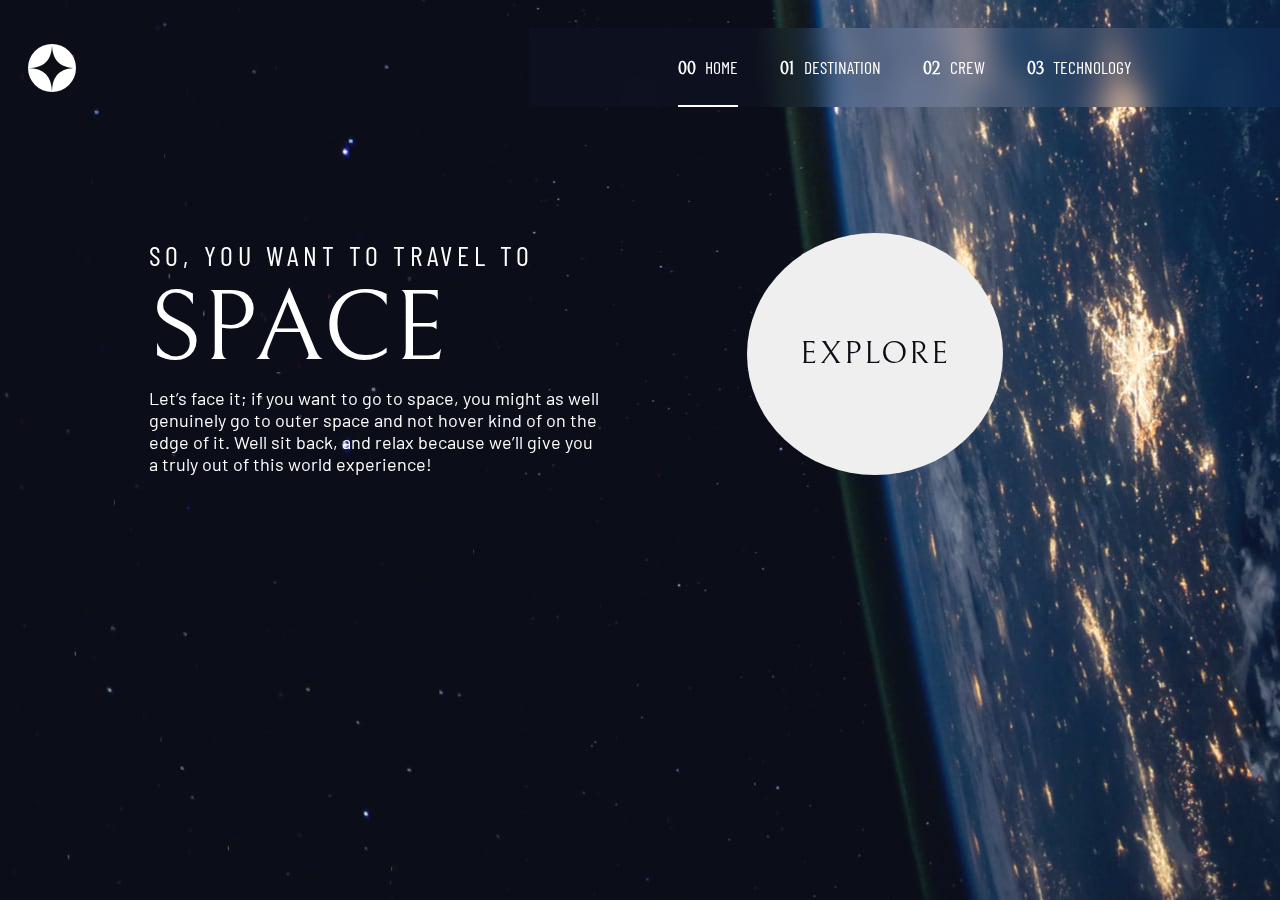
==== index.html @ e5326a9c "V1" ====
<!DOCTYPE html>
<html lang="en">
<head>
    <meta charset="UTF-8">
    <meta http-equiv="X-UA-Compatible" content="IE=edge">
    <meta name="viewport" content="width=device-width, initial-scale=1.0">
    <link rel="stylesheet" href="style-index.css">
    <link rel="preconnect" href="https://fonts.googleapis.com"><link rel="preconnect" href="https://fonts.gstatic.com" crossorigin><link href="https://fonts.googleapis.com/css2?family=Barlow&display=swap" rel="stylesheet">
    <link rel="preconnect" href="https://fonts.googleapis.com"><link rel="preconnect" href="https://fonts.gstatic.com" crossorigin><link href="https://fonts.googleapis.com/css2?family=Barlow+Condensed:wght@700&display=swap" rel="stylesheet">
    <link rel="preconnect" href="https://fonts.googleapis.com"><link rel="preconnect" href="https://fonts.gstatic.com" crossorigin><link href="https://fonts.googleapis.com/css2?family=Barlow+Condensed&family=Bellefair&display=swap" rel="stylesheet">
    <title>Document</title>
</head>
<header>
    <svg xmlns="http://www.w3.org/2000/svg" width="48" height="48"><g fill="none" fill-rule="evenodd"><circle cx="24" cy="24" r="24" fill="#FFF"/><path fill="#0B0D17" d="M24 0c0 16-8 24-24 24 15.718.114 23.718 8.114 24 24 0-16 8-24 24-24-16 0-24-8-24-24z"/></g></svg>
    <nav>
        <ul class="nav-list">
            <li class="nav-item"><a class="current-page" href="index.html"><span style="font-weight: 700;">00</span> Home</a></li>
            <li class="nav-item"><a href="destination.html"><span style="font-weight: 700;">01</span> Destination</a></li>
            <li class="nav-item"><a href="#"><span style="font-weight: 700;">02</span> Crew</a></li>
            <li class="nav-item"><a href="#"><span style="font-weight: 700;">03</span> Technology</a></li>
        </ul>
    </nav>
    <div class="mobile-nav-button">
        <button class="hamburger-button">
            <svg fill="white" class="hamburger" viewbox="0 0 100 100" width="35px">
                <rect class="line top"
                width="80" height="6"
                x="10" y="25" rx="2">
                </rect>
                <rect class="line middle"
                width="80" height="6"
                x="10" y="50" rx="2">
                </rect>
                <rect class="line bottom"
                width="80" height="6"
                x="10" y="75" rx="2">
                </rect>
            </svg>
        </button>
    </div>
</header>
<body>
    <div class="wrapper">
        <div class="left-side-text">
            <h5>So, you want to travel to</h5>
            <h1>Space</h1>
            <p>Let’s face it; if you want to go to space, you might as well genuinely go to 
                outer space and not hover kind of on the edge of it. Well sit back, and relax 
                because we’ll give you a truly out of this world experience!</h5>
        </div>
        <div class="button-wrapper">
            <button class="round-button">
                <a href="destination.html" class="round-button-link">Explore</a>
            </button>
        </div>
    </div>
<script src="main.js"></script>
</body>
</html>
---- style-index.css ----
@import url('https://fonts.googleapis.com/css2?family=Barlow+Condensed:wght@700&display=swap');
@import url('https://fonts.googleapis.com/css2?family=Barlow+Condensed&family=Bellefair&display=swap');
@import url('https://fonts.googleapis.com/css2?family=Barlow&display=swap');
:root{
    --dark-blue:#0B0D17;
    --bright-blue:#D0D6F9;
    --white:#FFFFFF;
}
    /* Text of font family */
/* font-family: 'Barlow Condensed', sans-serif;
font-family: 'Bellefair', serif; */


html{
    font-size:14px;
}
body{
    background-image:url("images/background-home-desktop.jpg");
}
* {
    font-family: 'Bellefair', serif;
    margin:0;
    padding: 0;
    box-sizing: border-box;
}
    /* Tipograhy */


.left-side-text h5{
    font-size: clamp(16px, 2.5vw , 28px);
    font-family: 'Barlow Condensed', sans-serif;
    font-weight: 400;
    text-transform: uppercase;
    letter-spacing: 4.72px;
}
.left-side-text h1{
    font-size:clamp(100px, 0.1vw, 150px);
    font-weight: 400;
    text-transform: uppercase;
}
.left-side-text p{
    font-size:clamp(15px, 2.5vw, 18px);
    font-family: 'Barlow', sans-serif;
    font-weight: 400;
}
    /* Nav Bar Code */


header{
    /* border:2px solid magenta; */
    display: flex;
    position: relative;
    padding-block:2rem;
    padding-left:2rem;
    background-color: transparent;
    justify-content: space-between;
}
header svg{
    display: block;
    /* border:2px solid magenta; */
    align-self: center;
}
nav{
    /* border:2px solid magenta; */
    width: 60%;
}
.nav-list{
    height: 100%;
    backdrop-filter: blur(1rem) brightness(1.2);
    /* border:2px solid magenta; */
    list-style-type: none;
    display: flex;
    justify-content: center;
    gap:3rem;
    padding-block:2rem;
}
span{
    margin-right:0.4rem;
}

.nav-list a{
    font-family: 'Barlow Condensed', sans-serif;
    font-size:1.25rem;
    text-transform: uppercase;
    color:var(--white);
    text-decoration: none;
}


    /* Dropdown menu button */


.mobile-nav-button{
    display: none;
}
.hamburger-button{
    background-color: transparent;
    border:none;
    appearance: none;
    cursor:pointer;
    margin-right: 1.5rem;
}

     /* hamburger menu animation */

.hamburger-button.is-active .line{
    transition: y 300ms ease-in,
        opacity 300ms ease-in 200ms,
        rotate 300ms ease-in 300ms;
    transform-origin: center;
}
.hamburger-button .line{
    transition: rotate 300ms ease-in,
        opacity 300ms ease-in 200ms,
        y 300ms ease-in 300ms;
    transform-origin: center;
}
.hamburger-button.is-active :is(.top, .bottom){
    y:50;
}
.hamburger-button.is-active .middle{
    opacity: 0;
}
.hamburger-button.is-active .top{
    rotate:45deg;
}
.hamburger-button.is-active .bottom{
    rotate:-45deg;
}


    /* First page text */


.wrapper{
    /* border:2px solid magenta; */
    width: 80%;
    /* height: 70vh; */
    margin-inline:auto;
    margin-top:7rem;
    display: flex;
    justify-content: space-evenly;
    align-items: flex-end;
}
.left-side-text{
    width: 50%;
    max-width: 450px;
    /* border:2px solid magenta; */
    color:var(--white);
}
.right-side-button{
    width: 30%;
    /* border:2px solid magenta; */
}
.call-to-action-button{
    background-color: #979797;
    width: 200px;
    height:200px;
    border:none;
    padding:5rem;
    cursor: pointer;
    border-radius:50%;
    padding:auto;
}
.call-to-action-button a{
    text-decoration: none;
    color:var(--dark-blue);
    font-family: 'Bellefair', serif;
    font-size:32px;
    
}

    /* Round circle button */

.button-wrapper{
    /* border:2px solid magenta; */
    width: 50%;
}    
.round-button {
    /* border:2px solid magenta; */
    border:NONE;
    width: 50%;
    padding-block: 20%;
    border-radius: 50%;
    margin-inline:25%;
    cursor:pointer;
    transition:300ms;
}
.round-button-link{
    font-family: 'Bellefair', serif;
    letter-spacing: 2px;
    text-decoration: none;
    text-transform: uppercase;
    color:#0B0D17;
    font-size:32px;
}
.round-button:hover{
    box-shadow: 0 0 0 60px rgb(255, 255, 255, 0.2);
    transition:400ms;
}
    /* Phone version */

@media (max-width:805px){
    body{
        background-image: url("images/background-home-mobile.jpg");
        background-repeat: no-repeat;
        background-size: cover;
    }
    .wrapper{
        height: 70vh;
    }
    .nav-list{
        /* border: 2px solid magenta; */
        padding:9rem 2rem;
        justify-content:flex-start;
        height:100vh;
        top:0;
        right:-100%;
        width: 40%;
        position:fixed;
        flex-direction: column;
        transition: 300ms ease-in;
    }
    .nav-list.is-active{
        right:0;
    }
    .nav-list a{
        /* border:2px solid magenta; */
    }
    .mobile-nav-button{
        display: flex;
        z-index: 3;
    }
    .wrapper{
        flex-direction: column;
        margin-top:0;
        gap:5rem;
    }
    .left-side-text{
        width: 100%;
        min-width: 100%;
        margin-inline: auto;
        text-align: center;
    }
    .button-wrapper{
        width: 100%;
    } 
}


    /* link hover state */


.nav-list .current-page{
    padding-bottom: 1.9rem;
    border-bottom: 2px solid var(--white);
}
.nav-list .nav-item:hover a{
    padding-bottom: 1.9rem;
    border-bottom: 2px solid rgba(255, 255, 255, 0.50);
    transition:100ms;
}
.nav-list .nav-item:hover .current-page{
    padding-bottom: 1.9rem;
    border-bottom: 2px solid var(--white);
}


        /* destination page typography */


.destination-wrapper .destination-pick-text{
    text-transform: uppercase;
    font-family: 'Barlow Condensed', sans-serif;
    font-size: 28px;
    font-weight: 400;
}
.planet-selector-list a{
    font-family: 'Barlow Condensed', sans-serif;
    font-size: 16px;
    text-transform:uppercase;
}
.moon-info h2{
    font-family: 'Bellefair', serif;
    font-size:100px;
    font-weight: 400;
    text-transform: uppercase;
}
.moon-info .moon-facts{
    font-family: 'Barlow', sans-serif;
    font-size:18px;
    font-weight: 400;
    color:#D0D6F9;
}


        /* destination page */



.destination-wrapper{
    border:2px solid magenta;
    /* display: flex; */
    width: 80%;
    margin-inline:auto;
    color:white;
}
.moon-destination{
    border:2px solid magenta;
    display: flex;
}
.moon-photo{
    border:2px solid magenta;
    width: 50%;
}
.moon-info{
    border:2px solid magenta;
    width: 50%;
}
.planet-selector-list{
    display: flex;
    gap:2rem;
    list-style: none;
}
.planet-selector-list a{
    text-decoration: none;
    color:white;
}

@media (max-width:805px) {
    .nav-list .current-page{
        padding-bottom: 0.75rem;
        border-bottom: 1.5px solid var(--white);
    }
    .nav-list .nav-item:hover a{
        padding-bottom: 0.75rem;
        border-bottom: 1.5px solid rgba(255, 255, 255, 0.50);
        transition:100ms;
    }
    .nav-list .nav-item:hover .current-page{
        padding-bottom: 0.75rem;
        border-bottom: 1.5px solid var(--white);
    }
}
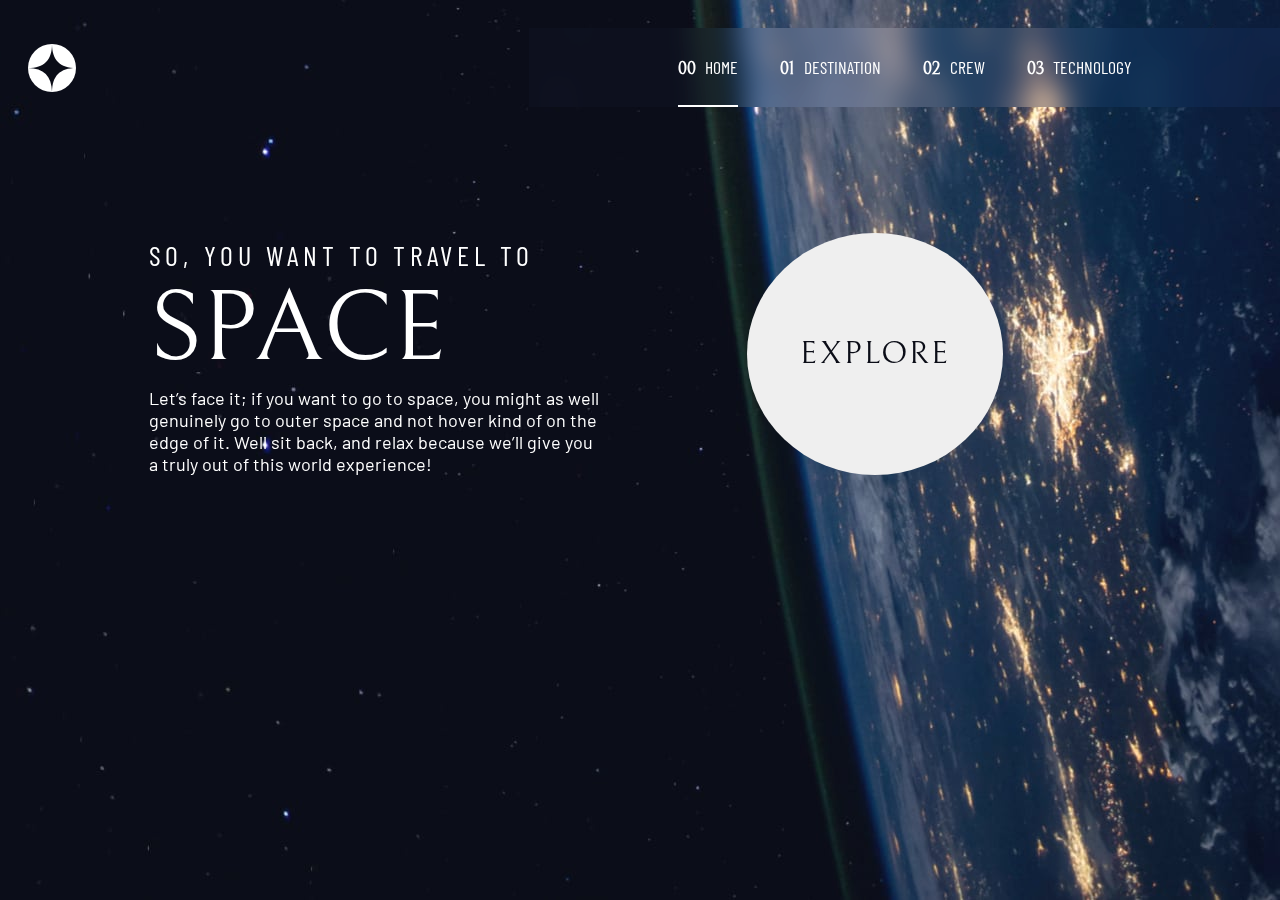
==== commit 8781259d: "v7" ====
--- a/index.html
+++ b/index.html
@@ -16,7 +16,7 @@
         <ul class="nav-list">
             <li class="nav-item"><a class="current-page" href="index.html"><span style="font-weight: 700;">00</span> Home</a></li>
             <li class="nav-item"><a href="destination.html"><span style="font-weight: 700;">01</span> Destination</a></li>
-            <li class="nav-item"><a href="#"><span style="font-weight: 700;">02</span> Crew</a></li>
+            <li class="nav-item"><a href="crew.html"><span style="font-weight: 700;">02</span> Crew</a></li>
             <li class="nav-item"><a href="#"><span style="font-weight: 700;">03</span> Technology</a></li>
         </ul>
     </nav>
--- a/style-index.css
+++ b/style-index.css
@@ -15,7 +15,9 @@
     font-size:14px;
 }
 body{
-    background-image:url("images/background-home-desktop.jpg");
+    background:url("images/background-home-desktop.jpg") no-repeat center center fixed;
+    background-size: cover;
+    width: 100%;
 }
 * {
     font-family: 'Bellefair', serif;
@@ -67,6 +69,7 @@
 .nav-list{
     height: 100%;
     backdrop-filter: blur(1rem) brightness(1.2);
+    -webkit-backdrop-filter: blur(1rem) brightness(1.2);
     /* border:2px solid magenta; */
     list-style-type: none;
     display: flex;
@@ -202,8 +205,10 @@
 
 @media (max-width:805px){
     body{
-        background-image: url("images/background-home-mobile.jpg");
-        background-repeat: no-repeat;
+        background: url("images/background-home-mobile.jpg") no-repeat center center fixed;
+        -webkit-background-size: cover;
+        -moz-background-size: cover;
+        -o-background-size: cover;
         background-size: cover;
     }
     .wrapper{
@@ -216,7 +221,7 @@
         height:100vh;
         top:0;
         right:-100%;
-        width: 40%;
+        width: 50%;
         position:fixed;
         flex-direction: column;
         transition: 300ms ease-in;
@@ -232,6 +237,7 @@
         z-index: 3;
     }
     .wrapper{
+        /* border:2px solid magenta; */
         flex-direction: column;
         margin-top:0;
         gap:5rem;
@@ -243,7 +249,15 @@
         text-align: center;
     }
     .button-wrapper{
+        display: grid;
+        place-items:center;
+        /* border:2px solid magenta; */
         width: 100%;
+    }
+    .round-button{
+        /* border:2px solid magenta; */
+        height: 230px;
+        width: 230px;
     } 
 }
 
@@ -330,15 +344,15 @@
 @media (max-width:805px) {
     .nav-list .current-page{
         padding-bottom: 0.75rem;
-        border-bottom: 1.5px solid var(--white);
+        border-bottom: 1px solid var(--white);
     }
     .nav-list .nav-item:hover a{
         padding-bottom: 0.75rem;
-        border-bottom: 1.5px solid rgba(255, 255, 255, 0.50);
+        border-bottom: 1px solid rgba(255, 255, 255, 0.50);
         transition:100ms;
     }
     .nav-list .nav-item:hover .current-page{
         padding-bottom: 0.75rem;
-        border-bottom: 1.5px solid var(--white);
+        border-bottom: 1px solid var(--white);
     }
 }